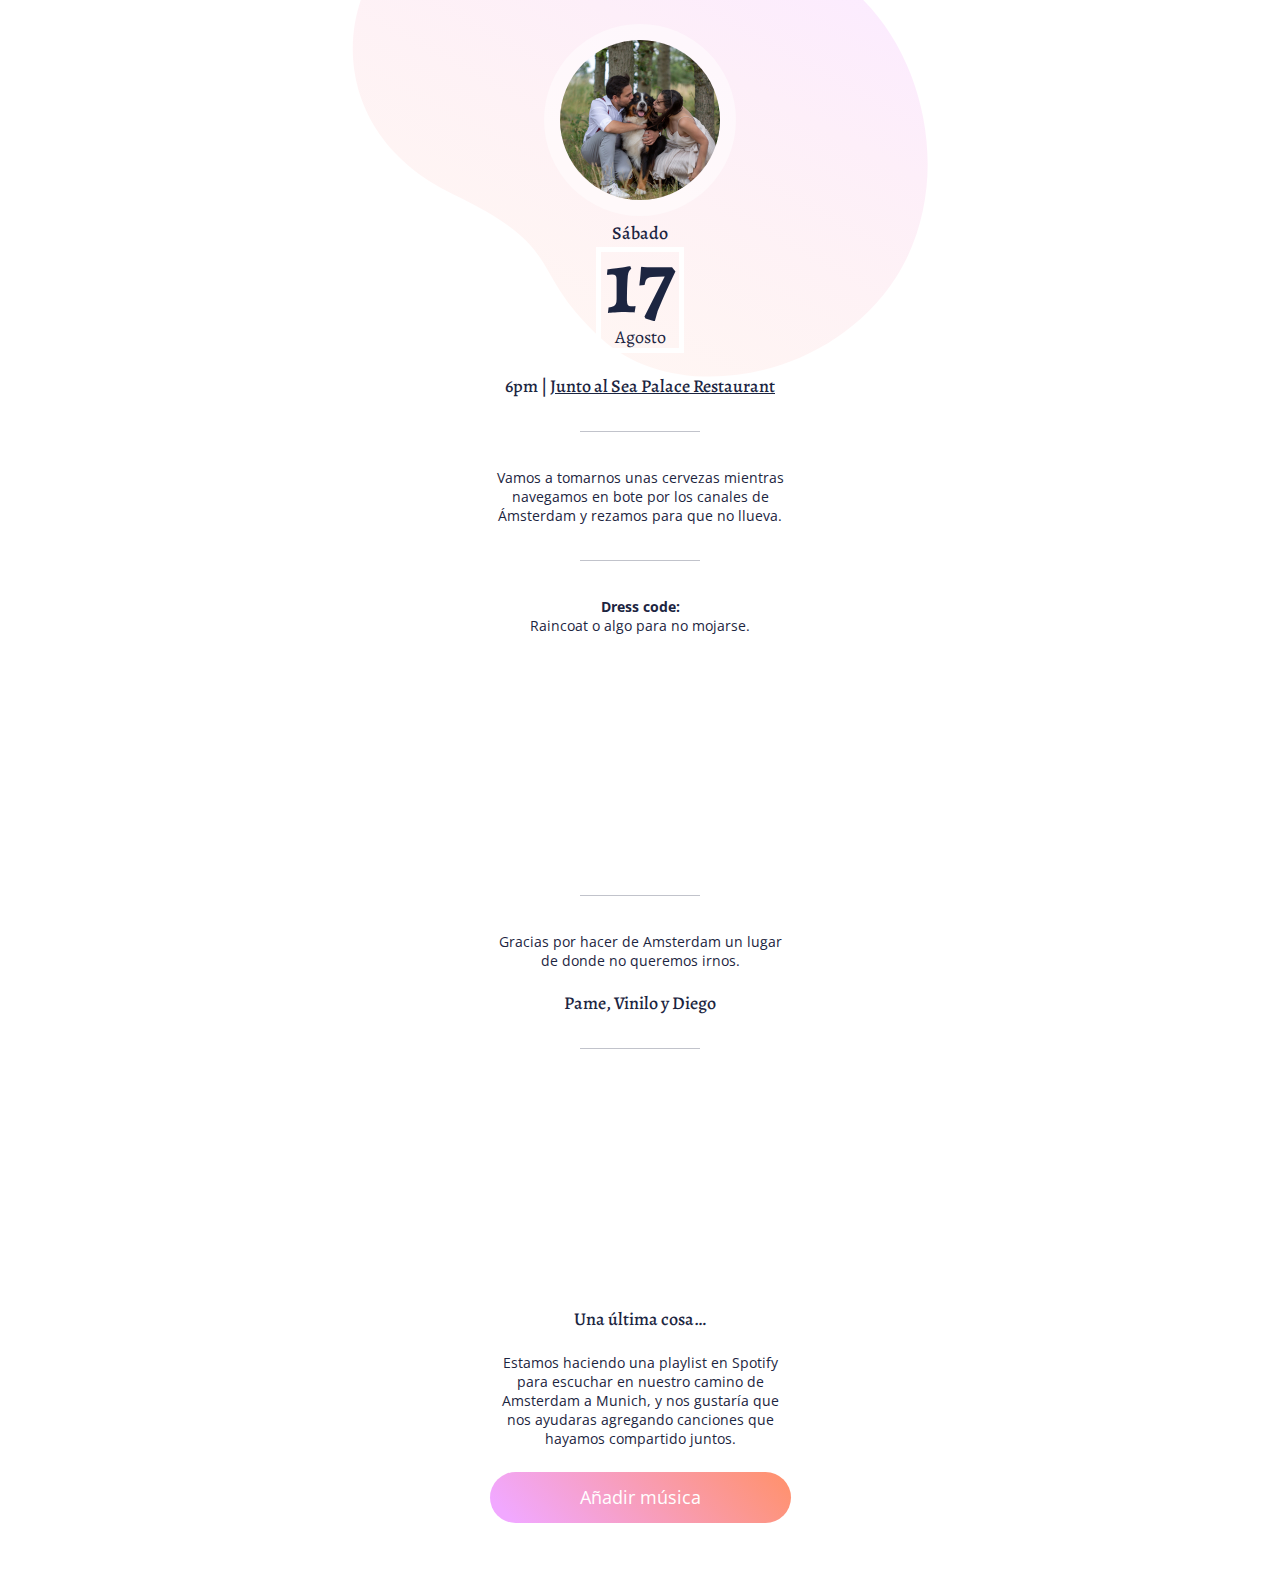
==== index.html @ 6100c3b4 "first commit" ====
<!doctype html>
<html class="no-js" lang="">
    <head>
        <meta charset="utf-8">
        <meta http-equiv="x-ua-compatible" content="ie=edge">
        <title></title>
        <meta name="description" content="">
        <meta name="viewport" content="width=device-width, initial-scale=1">

        <link rel="apple-touch-icon" href="apple-touch-icon.png">
        <!-- Place favicon.ico in the root directory -->

        <link rel="stylesheet" href="css/normalize.css">
        <link rel="stylesheet" href="css/main.css">
        <script src="js/vendor/modernizr-2.8.3.min.js"></script>
        <link href="https://fonts.googleapis.com/css?family=Alegreya:500,700|Open+Sans:400,700&display=swap" rel="stylesheet">
    </head>
    <body>
        <!--[if lt IE 8]>
            <p class="browserupgrade">You are using an <strong>outdated</strong> browser. Please <a href="http://browsehappy.com/">upgrade your browser</a> to improve your experience.</p>
        <![endif]-->

        <!-- Add your site or application content here -->
        <div class="container">
            <div class="main-pic"></div>
            <div class="date">
                <h4>Sábado</h4>
                <div class="date__calendar">
                    <span class="date__calendar__day">17</span>
                    <span class="date__calendar__month">Agosto</span>
                </div>
            </div>
            <h4 class="time-location">6pm | <a href="https://goo.gl/maps/JyR8jyzMK6cQzEJ46" target="_blank">Junto al Sea Palace Restaurant</a></h4>
            <hr>
            <p>Vamos a tomarnos unas cervezas mientras navegamos en bote por los canales de Ámsterdam y rezamos para que no llueva.</p>
            <hr>
            <strong>Dress code:</strong>
            <p>Raincoat o algo para no mojarse.</p>
            <div class="thanks">
                <hr>
                <p>Gracias por hacer de Amsterdam un lugar de donde no queremos irnos.</p>
                <h4 class="sign">Pame, Vinilo y Diego</h4>
                <hr>
            </div>
            <div class="last-thing">
                <h4>Una última cosa…</h4>
                <p>Estamos haciendo una playlist en Spotify para escuchar en nuestro camino de Amsterdam a Munich, y nos gustaría que nos ayudaras agregando canciones que hayamos compartido juntos.</p>
                <a href="" class="button">Añadir música</a>
            </div>
        </div>

        <script src="https://code.jquery.com/jquery-1.12.0.min.js"></script>
        <script>window.jQuery || document.write('<script src="js/vendor/jquery-1.12.0.min.js"><\/script>')</script>
        <script src="js/plugins.js"></script>
        <script src="js/main.js"></script>
    </body>
</html>
---- css/main.css ----
/*! HTML5 Boilerplate v5.3.0 | MIT License | https://html5boilerplate.com/ */

/*
 * What follows is the result of much research on cross-browser styling.
 * Credit left inline and big thanks to Nicolas Gallagher, Jonathan Neal,
 * Kroc Camen, and the H5BP dev community and team.
 */

/* ==========================================================================
   Base styles: opinionated defaults
   ========================================================================== */

html {
    color: #222;
    font-size: 14px;
    line-height: 19px;
    font-family: 'Open Sans', sans-serif;
    text-align: center;
    color: #1C2541;
}

/*
 * Remove text-shadow in selection highlight:
 * https://twitter.com/miketaylr/status/12228805301
 *
 * These selection rule sets have to be separate.
 * Customize the background color to match your design.
 */

::-moz-selection {
    background: #b3d4fc;
    text-shadow: none;
}

::selection {
    background: #b3d4fc;
    text-shadow: none;
}

/*
 * A better looking default horizontal rule
 */

hr {
    display: block;
    height: 1px;
    border: 0;
    border-top: 1px solid #C1C3CB;
    margin: 2.5em auto;
    padding: 0;
    max-width: 120px;
}

/*
 * Remove the gap between audio, canvas, iframes,
 * images, videos and the bottom of their containers:
 * https://github.com/h5bp/html5-boilerplate/issues/440
 */

audio,
canvas,
iframe,
img,
svg,
video {
    vertical-align: middle;
}

/*
 * Remove default fieldset styles.
 */

fieldset {
    border: 0;
    margin: 0;
    padding: 0;
}

/*
 * Allow only vertical resizing of textareas.
 */

textarea {
    resize: vertical;
}

/* ==========================================================================
   Browser Upgrade Prompt
   ========================================================================== */

.browserupgrade {
    margin: 0.2em 0;
    background: #ccc;
    color: #000;
    padding: 0.2em 0;
}

/* ==========================================================================
   Author's custom styles
   ========================================================================== */
a:visited,
a:link {
    color: #1C2541;
}

h4 {
    font-family: 'Alegreya', sans-serif;
    font-size: 18px;
    font-weight: 500;
}

p {
    max-width: 300px;
    margin: 0 auto;
}

.container {
    margin: 0 auto;
    background: url('../img/bg.svg') no-repeat 0 -100px;
    padding: 40px 16px 32px;
}

@media only screen and (min-width: 667px) {
    .container {
        background: url('../img/bg.svg') no-repeat 50% -100px;
    }
}

.main-pic {
    width: 160px;
    height: 160px;
    background: url('../img/diego-vinilo-pame.jpg') no-repeat;
    background-size: contain;
    border-radius: 100%;
    margin: 0px auto 24px;
    box-shadow: 0 0 0 16px rgba(255, 255, 255, 0.5);
}

.date h4 {
    margin-bottom: 4px;
}

.date__calendar {
    border: 5px solid #FFF;
    font-family: 'Alegreya', sans-serif;
    display: inline-block;
    padding: 0 4px;
}

.date__calendar__day {
    font-weight: 700;
    font-size: 90px;
    display: block;
    line-height: 60px;
    margin-bottom: 16px;
}

.date__calendar__month {
    font-size: 18px;
}

.time-location {
    margin-bottom: 32px;
}

.thanks,
.last-thing {
    margin-top: 260px;
}

a.button {
    background-image: linear-gradient(47deg, #F1A8FF 7%, #FF9270 96%);
    border-radius: 28px;
    padding: 16px 90px;
    margin: 24px 0;
    color: #FFF;
    font-weight: 400;
    font-size: 18px;
    text-decoration: none;
    display: inline-block;
}










/* ==========================================================================
   Helper classes
   ========================================================================== */

/*
 * Hide visually and from screen readers
 */

.hidden {
    display: none !important;
}

/*
 * Hide only visually, but have it available for screen readers:
 * http://snook.ca/archives/html_and_css/hiding-content-for-accessibility
 */

.visuallyhidden {
    border: 0;
    clip: rect(0 0 0 0);
    height: 1px;
    margin: -1px;
    overflow: hidden;
    padding: 0;
    position: absolute;
    width: 1px;
}

/*
 * Extends the .visuallyhidden class to allow the element
 * to be focusable when navigated to via the keyboard:
 * https://www.drupal.org/node/897638
 */

.visuallyhidden.focusable:active,
.visuallyhidden.focusable:focus {
    clip: auto;
    height: auto;
    margin: 0;
    overflow: visible;
    position: static;
    width: auto;
}

/*
 * Hide visually and from screen readers, but maintain layout
 */

.invisible {
    visibility: hidden;
}

/*
 * Clearfix: contain floats
 *
 * For modern browsers
 * 1. The space content is one way to avoid an Opera bug when the
 *    `contenteditable` attribute is included anywhere else in the document.
 *    Otherwise it causes space to appear at the top and bottom of elements
 *    that receive the `clearfix` class.
 * 2. The use of `table` rather than `block` is only necessary if using
 *    `:before` to contain the top-margins of child elements.
 */

.clearfix:before,
.clearfix:after {
    content: " "; /* 1 */
    display: table; /* 2 */
}

.clearfix:after {
    clear: both;
}

/* ==========================================================================
   EXAMPLE Media Queries for Responsive Design.
   These examples override the primary ('mobile first') styles.
   Modify as content requires.
   ========================================================================== */

@media only screen and (min-width: 35em) {
    /* Style adjustments for viewports that meet the condition */
}

@media print,
       (-webkit-min-device-pixel-ratio: 1.25),
       (min-resolution: 1.25dppx),
       (min-resolution: 120dpi) {
    /* Style adjustments for high resolution devices */
}

/* ==========================================================================
   Print styles.
   Inlined to avoid the additional HTTP request:
   http://www.phpied.com/delay-loading-your-print-css/
   ========================================================================== */

@media print {
    *,
    *:before,
    *:after,
    *:first-letter,
    *:first-line {
        background: transparent !important;
        color: #000 !important; /* Black prints faster:
                                   http://www.sanbeiji.com/archives/953 */
        box-shadow: none !important;
        text-shadow: none !important;
    }

    a,
    a:visited {
        text-decoration: underline;
    }

    a[href]:after {
        content: " (" attr(href) ")";
    }

    abbr[title]:after {
        content: " (" attr(title) ")";
    }

    /*
     * Don't show links that are fragment identifiers,
     * or use the `javascript:` pseudo protocol
     */

    a[href^="#"]:after,
    a[href^="javascript:"]:after {
        content: "";
    }

    pre,
    blockquote {
        border: 1px solid #999;
        page-break-inside: avoid;
    }

    /*
     * Printing Tables:
     * http://css-discuss.incutio.com/wiki/Printing_Tables
     */

    thead {
        display: table-header-group;
    }

    tr,
    img {
        page-break-inside: avoid;
    }

    img {
        max-width: 100% !important;
    }

    p,
    h2,
    h3 {
        orphans: 3;
        widows: 3;
    }

    h2,
    h3 {
        page-break-after: avoid;
    }
}
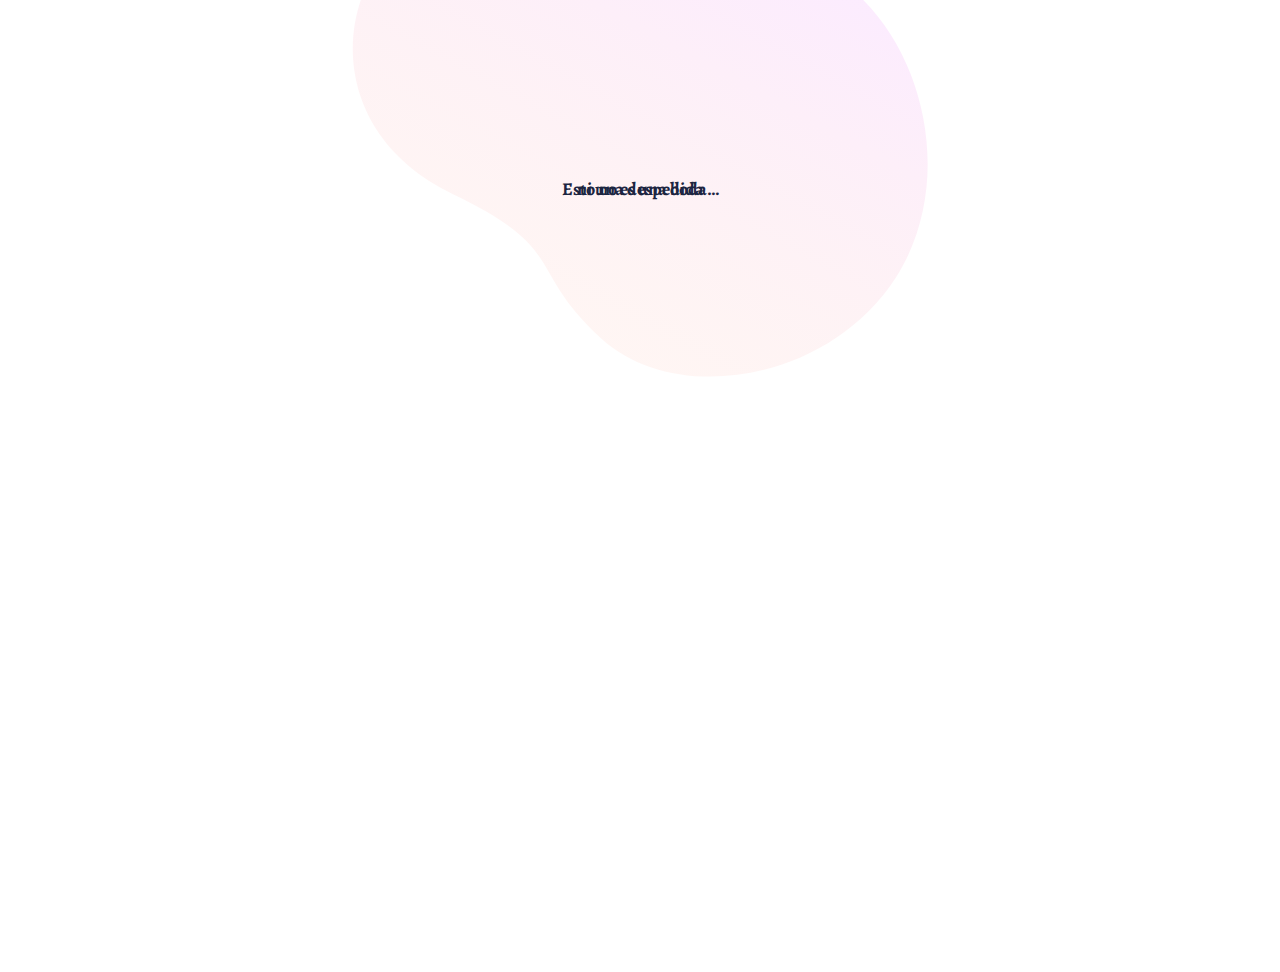
==== commit 45820b47: "animation added" ====
--- a/index.html
+++ b/index.html
@@ -3,7 +3,7 @@
     <head>
         <meta charset="utf-8">
         <meta http-equiv="x-ua-compatible" content="ie=edge">
-        <title></title>
+        <title>Vini, Pame & Diego | invite</title>
         <meta name="description" content="">
         <meta name="viewport" content="width=device-width, initial-scale=1">
 
@@ -22,30 +22,36 @@
 
         <!-- Add your site or application content here -->
         <div class="container">
-            <div class="main-pic"></div>
-            <div class="date">
-                <h4>Sábado</h4>
-                <div class="date__calendar">
-                    <span class="date__calendar__day">17</span>
-                    <span class="date__calendar__month">Agosto</span>
+            <div class="intro">
+                <span class="phrase-1" id="first-phrase">Esto no es una boda…</span>
+                <span class="phrase-2" id="last-phrase">ni una despedida</span>
+            </div>
+            <div class="main hidden" id="main">
+                <div class="main-pic"></div>
+                <div class="date">
+                    <h4>Sábado</h4>
+                    <div class="date__calendar">
+                        <span class="date__calendar__day">17</span>
+                        <span class="date__calendar__month">Agosto</span>
+                    </div>
                 </div>
-            </div>
-            <h4 class="time-location">6pm | <a href="https://goo.gl/maps/JyR8jyzMK6cQzEJ46" target="_blank">Junto al Sea Palace Restaurant</a></h4>
-            <hr>
-            <p>Vamos a tomarnos unas cervezas mientras navegamos en bote por los canales de Ámsterdam y rezamos para que no llueva.</p>
-            <hr>
-            <strong>Dress code:</strong>
-            <p>Raincoat o algo para no mojarse.</p>
-            <div class="thanks">
+                <h4 class="time-location">6pm | <a href="https://goo.gl/maps/JyR8jyzMK6cQzEJ46" target="_blank">Junto al Sea Palace Restaurant</a></h4>
                 <hr>
-                <p>Gracias por hacer de Amsterdam un lugar de donde no queremos irnos.</p>
-                <h4 class="sign">Pame, Vinilo y Diego</h4>
+                <p>Vamos a tomarnos unas cervezas mientras navegamos en bote por los canales de Ámsterdam y rezamos para que no llueva.</p>
                 <hr>
-            </div>
-            <div class="last-thing">
-                <h4>Una última cosa…</h4>
-                <p>Estamos haciendo una playlist en Spotify para escuchar en nuestro camino de Amsterdam a Munich, y nos gustaría que nos ayudaras agregando canciones que hayamos compartido juntos.</p>
-                <a href="" class="button">Añadir música</a>
+                <strong>Dress code:</strong>
+                <p>Raincoat o algo para no mojarse.</p>
+                <div class="thanks">
+                    <hr>
+                    <p>Gracias por hacer de Amsterdam un lugar de donde no queremos irnos.</p>
+                    <h4 class="sign">Pame, Vinilo y Diego</h4>
+                    <hr>
+                </div>
+                <div class="last-thing">
+                    <h4>Una última cosa…</h4>
+                    <p>Estamos haciendo una playlist en Spotify para escuchar en nuestro camino de Amsterdam a Munich, y nos gustaría que nos ayudaras agregando canciones que hayamos compartido juntos.</p>
+                    <a href="https://open.spotify.com/playlist/6qHfDyiq9uHN2Xg9aXcA7F?si=onyVIip0QBKKR8mMuyBfwA" target="_blank" class="button">Añadir música</a>
+                </div>
             </div>
         </div>
 
--- a/css/main.css
+++ b/css/main.css
@@ -118,12 +118,19 @@
     margin: 0 auto;
     background: url('../img/bg.svg') no-repeat 0 -100px;
     padding: 40px 16px 32px;
+    height: 100vh;
 }
 
 @media only screen and (min-width: 667px) {
     .container {
         background: url('../img/bg.svg') no-repeat 50% -100px;
     }
+}
+
+.intro {
+    font-family: 'Alegreya', sans-serif;
+    font-size: 18px;
+    font-weight: 700;
 }
 
 .main-pic {
@@ -180,9 +187,54 @@
     display: inline-block;
 }
 
-
-
-
+.phrase-1,
+.phrase-2 {
+    position: absolute;
+    top: 20%;
+    bottom: 0;
+    left: 0;
+    right: 0;
+}
+
+.phrase-1 {
+    animation: intro 4s both 1s ease-out;
+}
+
+.phrase-2 {
+    animation: intro 4s both 5s ease-out;
+}
+
+.main {
+    animation: appear-in 1s both;
+    transform-origin: center center;
+}
+
+
+@keyframes intro {
+    0% {
+        opacity: 0;
+        transform: translateY(10px);
+    } 40% {
+        opacity: 1;
+    } 60% {
+        opacity: 1;
+    } 100% {
+        opacity: 0;
+        transform: translateY(-10px);
+    }
+}
+
+@keyframes appear-in {
+    from {
+        opacity: 0;
+        transform: scale(0.98);
+    }
+
+    to {
+        opacity: 1;
+        transform: scale(1);
+    }
+}
 
 
 
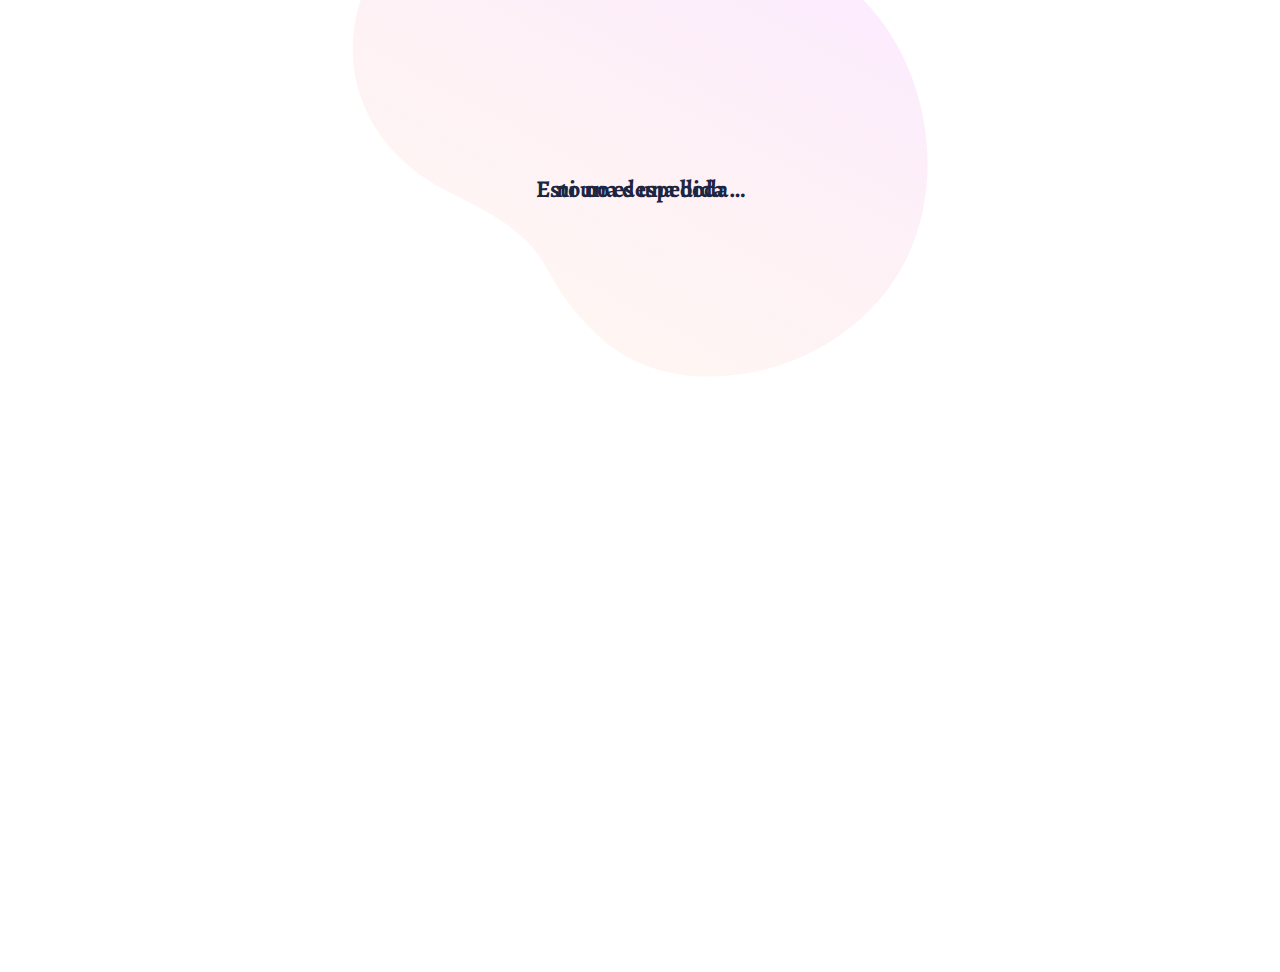
==== commit 32fdaa28: "deep link added to Spotify" ====
--- a/index.html
+++ b/index.html
@@ -50,7 +50,7 @@
                 <div class="last-thing">
                     <h4>Una última cosa…</h4>
                     <p>Estamos haciendo una playlist en Spotify para escuchar en nuestro camino de Amsterdam a Munich, y nos gustaría que nos ayudaras agregando canciones que hayamos compartido juntos.</p>
-                    <a href="https://open.spotify.com/playlist/6qHfDyiq9uHN2Xg9aXcA7F?si=onyVIip0QBKKR8mMuyBfwA" target="_blank" class="button">Añadir música</a>
+                    <a href="https://urlgeni.us/spotify/mO0o" target="_blank" class="button">Añadir música</a>
                 </div>
             </div>
         </div>
--- a/css/main.css
+++ b/css/main.css
@@ -129,7 +129,7 @@
 
 .intro {
     font-family: 'Alegreya', sans-serif;
-    font-size: 18px;
+    font-size: 24px;
     font-weight: 700;
 }
 
